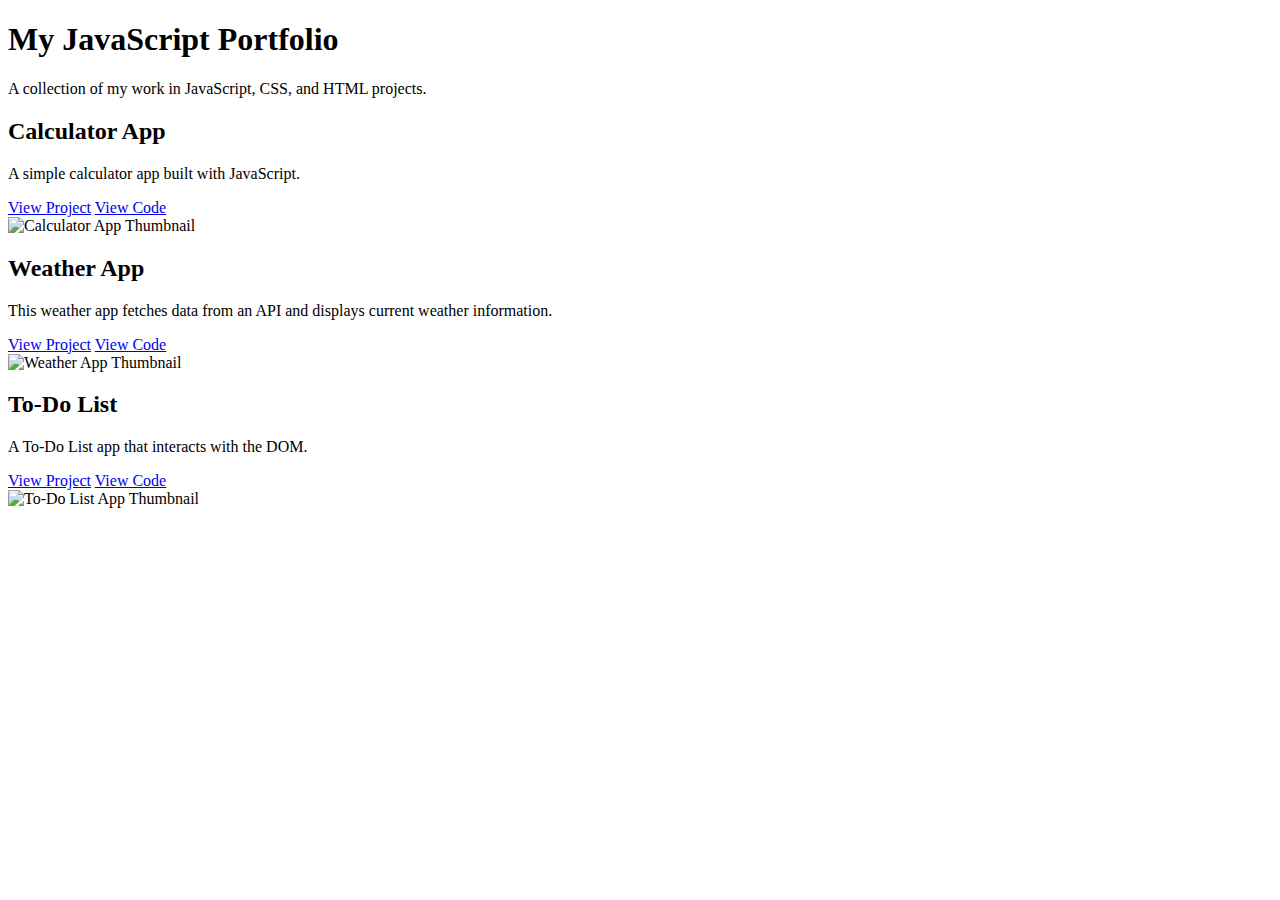
==== index.html @ 2cc0d699 "changes" ====
<!DOCTYPE html>
<html lang="en">
<head>
    <meta charset="UTF-8">
    <meta name="viewport" content="width=device-width, initial-scale=1.0">
    <title>My JavaScript Portfolio</title>
    <link href="https://fonts.googleapis.com/css2?family=Poppins:wght@400;700&family=IBM+Plex+Mono:wght@400;700&display=swap" rel="stylesheet">
    <link rel="stylesheet" href="style.css">
    <!-- Link to FontAwesome for Icons -->
    <link rel="stylesheet" href="https://cdnjs.cloudflare.com/ajax/libs/font-awesome/6.0.0-beta3/css/all.min.css">
</head>
<body>
  <header>
    <h1>My JavaScript Portfolio</h1>
    <p>A collection of my work in JavaScript, CSS, and HTML projects.</p>
  </header>

  <main>
      <!-- Container to hold all projects -->
      <div class="projects-container">
        <!-- Project 1: Calculator App -->
        <section id="calculator-app" class="grid-item">
          <div class="content">
            <h2>Calculator App</h2>
            <p>A simple calculator app built with JavaScript.</p>
            <a href="projects/TheCalculatorApp/index.html" class="btn">View Project</a>
            <a href="https://github.com/muhirwawilliam/Javscript-projects-portfolio/tree/main/Main" target="_blank" class="btn">View Code</a>
          </div>
          <div class="image">
            <img src="img/Calculator.png" alt="Calculator App Thumbnail">
          </div>
        </section>

        <!-- Project 2: Weather App -->
        <section id="weather-app" class="grid-item">
          <div class="content">
            <h2>Weather App</h2>
            <p>This weather app fetches data from an API and displays current weather information.</p>
            <a href="projects/TheWeatherApp" class="btn">View Project</a>
            <a href="https://github.com/muhirwawilliam/Javscript-projects-portfolio/tree/main/Main" target="_blank" class="btn">View Code</a>
          </div>
          <div class="image">
            <img src="img/WeerApp.png" alt="Weather App Thumbnail">
          </div>
        </section>

        <!-- Project 3: To-Do List App -->
        <section id="todolist-app" class="grid-item">
          <div class="content">
            <h2>To-Do List</h2>
            <p>A To-Do List app that interacts with the DOM.</p>
            <a href="projects/TodoList/index.html" class="btn">View Project</a>
            <a href="https://github.com/muhirwawilliam/Javscript-projects-portfolio/tree/main/Main" target="_blank" class="btn">View Code</a>
          </div>
          <div class="image">
            <img src="img/TodoListApp.png" alt="To-Do List App Thumbnail">
          </div>
        </section>
      </div>
  </main>

</body>
</html>
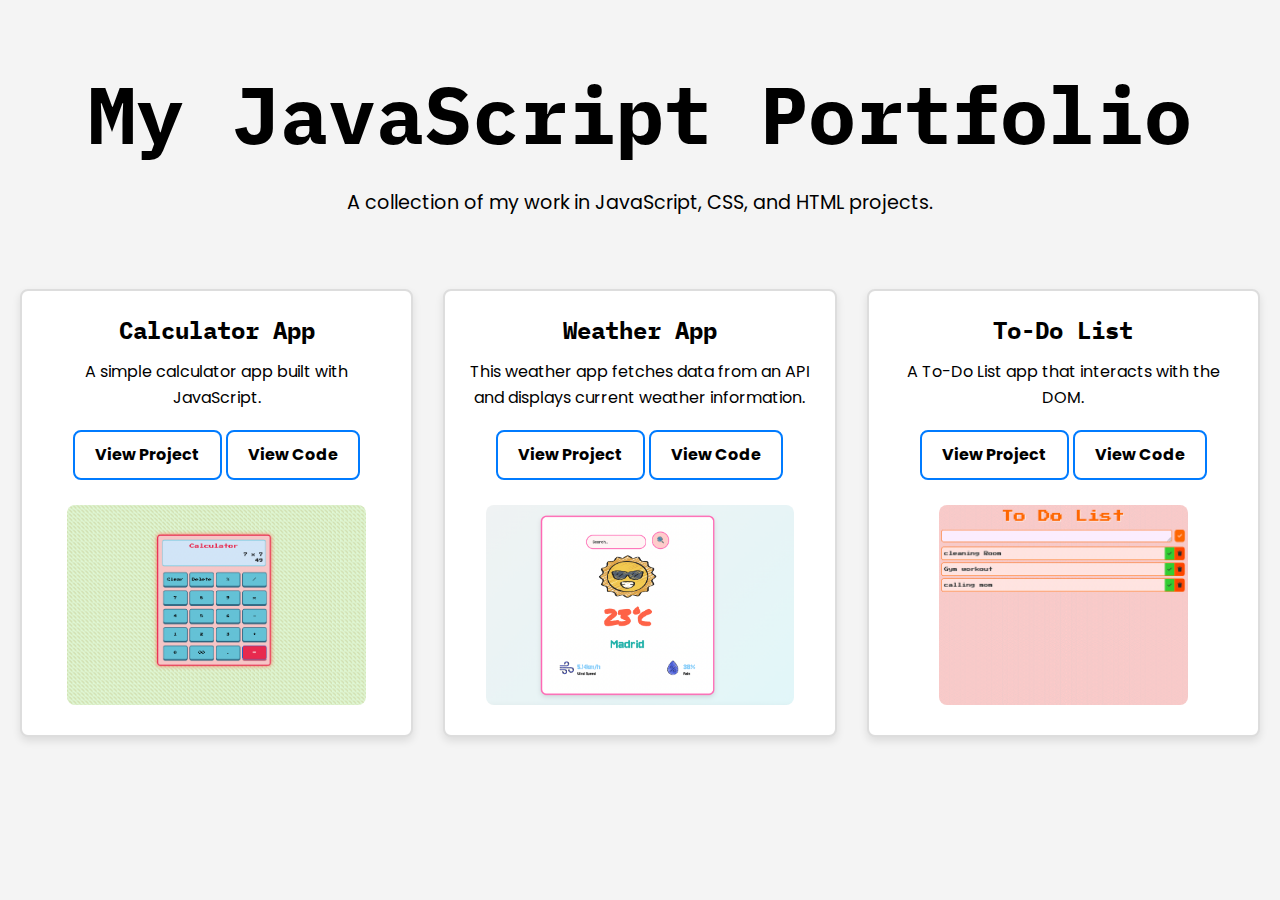
==== commit 49c4f8d0: "changes" ====
--- a/index.html
+++ b/index.html
@@ -24,7 +24,7 @@
             <h2>Calculator App</h2>
             <p>A simple calculator app built with JavaScript.</p>
             <a href="projects/TheCalculatorApp/index.html" class="btn">View Project</a>
-            <a href="https://github.com/muhirwawilliam/Javscript-projects-portfolio/tree/main/Main" target="_blank" class="btn">View Code</a>
+            <a href="https://github.com/muhirwawilliam/Javscript-projects-portfolio/tree/main/projects/TheCalculatorApp" target="_blank" class="btn">View Code</a>
           </div>
           <div class="image">
             <img src="img/Calculator.png" alt="Calculator App Thumbnail">
@@ -37,7 +37,7 @@
             <h2>Weather App</h2>
             <p>This weather app fetches data from an API and displays current weather information.</p>
             <a href="projects/TheWeatherApp" class="btn">View Project</a>
-            <a href="https://github.com/muhirwawilliam/Javscript-projects-portfolio/tree/main/Main" target="_blank" class="btn">View Code</a>
+            <a href="https://github.com/muhirwawilliam/Javscript-projects-portfolio/tree/main/projects/TheWeatherApp" target="_blank" class="btn">View Code</a>
           </div>
           <div class="image">
             <img src="img/WeerApp.png" alt="Weather App Thumbnail">
@@ -50,7 +50,7 @@
             <h2>To-Do List</h2>
             <p>A To-Do List app that interacts with the DOM.</p>
             <a href="projects/TodoList/index.html" class="btn">View Project</a>
-            <a href="https://github.com/muhirwawilliam/Javscript-projects-portfolio/tree/main/Main" target="_blank" class="btn">View Code</a>
+            <a href="https://github.com/muhirwawilliam/Javscript-projects-portfolio/tree/main/projects/TodoList" target="_blank" class="btn">View Code</a>
           </div>
           <div class="image">
             <img src="img/TodoListApp.png" alt="To-Do List App Thumbnail">
--- a/style.css
+++ b/style.css
@@ -0,0 +1,130 @@
+/* General reset and font settings */
+* {
+  margin: 0;
+  padding: 0;
+  box-sizing: border-box;
+}
+
+body {
+  font-family: 'Poppins', sans-serif; /* Default font for body */
+  line-height: 1.6;
+  background: #f4f4f4;
+}
+
+/* Header styling */
+header {
+  text-align: center;
+  padding: 50px 20px;
+}
+
+header h1 {
+  font-family: 'IBM Plex Mono', monospace; /* IBM Plex Mono for headings */
+  font-size: 5em;
+  font-weight: bold; /* Bold title */
+  margin-bottom: 10px;
+}
+
+header p {
+  font-family: 'Poppins', sans-serif; /* Regular Poppins font for paragraphs */
+  font-size: 1.2em;
+}
+
+/* Main content styling */
+main {
+  padding: 20px;
+}
+
+.projects-container {
+  display: flex;
+  justify-content: space-between;
+  gap: 20px;
+  flex-wrap: wrap;
+}
+
+.grid-item {
+  background: #fff;
+  border: 2px solid #ddd;
+  border-radius: 8px;
+  padding: 20px;
+  width: calc(33.333% - 20px); /* Adjust width to fit 3 items per row with gaps */
+  box-shadow: 0 4px 8px rgba(0, 0, 0, 0.1);
+  box-sizing: border-box;
+  text-align: center;
+  margin-bottom: 20px; /* Add space between rows */
+  display: flex;
+  flex-direction: column;
+}
+
+.grid-item .content {
+  margin-bottom: 20px;
+}
+
+.grid-item .content h2 {
+  font-family: 'IBM Plex Mono', monospace; /* IBM Plex Mono for project titles */
+  font-size: 1.5em;
+  font-weight: bold; /* Bold titles */
+  margin-bottom: 10px;
+}
+
+.grid-item .content p {
+  font-family: 'Poppins', sans-serif; /* Regular Poppins font for project descriptions */
+  font-size: 1em;
+  margin-bottom: 15px;
+}
+
+/* Button Styling */
+.btn {
+  display: inline-block;
+  padding: 10px 20px;
+  border: 2px solid #007bff;
+  border-radius: 8px;
+  color: #007bff;
+  text-decoration: none;
+  font-family: 'Poppins', sans-serif; /* Use Poppins for button text */
+  font-weight: 700;
+  text-align: center;
+  transition: background-color 0.3s, color 0.3s;
+}
+
+.btn:hover {
+  background-color: rgba(255, 192, 203, 0.5); /* Light pink with opacity */
+  color: #007bff;
+}
+
+/* Adjust link color within buttons */
+.btn {
+  color: inherit;
+}
+
+/* Ensure buttons within grid items */
+.grid-item .content .btn {
+  margin: 5px 0;
+}
+
+.grid-item .image {
+  display: flex;
+  justify-content: center;
+  align-items: center;
+  height: 200px; /* Set a fixed height for the image container */
+  margin-bottom: 10px; /* Space between image and content */
+}
+
+.grid-item .image img {
+  max-width: 100%;
+  max-height: 100%;
+  height: 100%; /* Ensure the image fills the container */
+  object-fit: cover; /* Maintain aspect ratio and cover the container */
+  border-radius: 8px; /* Match image border radius with card */
+}
+
+@media screen and (max-width: 768px) {
+  .projects-container {
+    flex-direction: column; /* Stack items vertically */
+    align-items: center;
+  }
+
+  .grid-item {
+    width: 100%; /* Take full width on smaller screens */
+    margin-bottom: 20px; /* Add spacing between items */
+  }
+}
